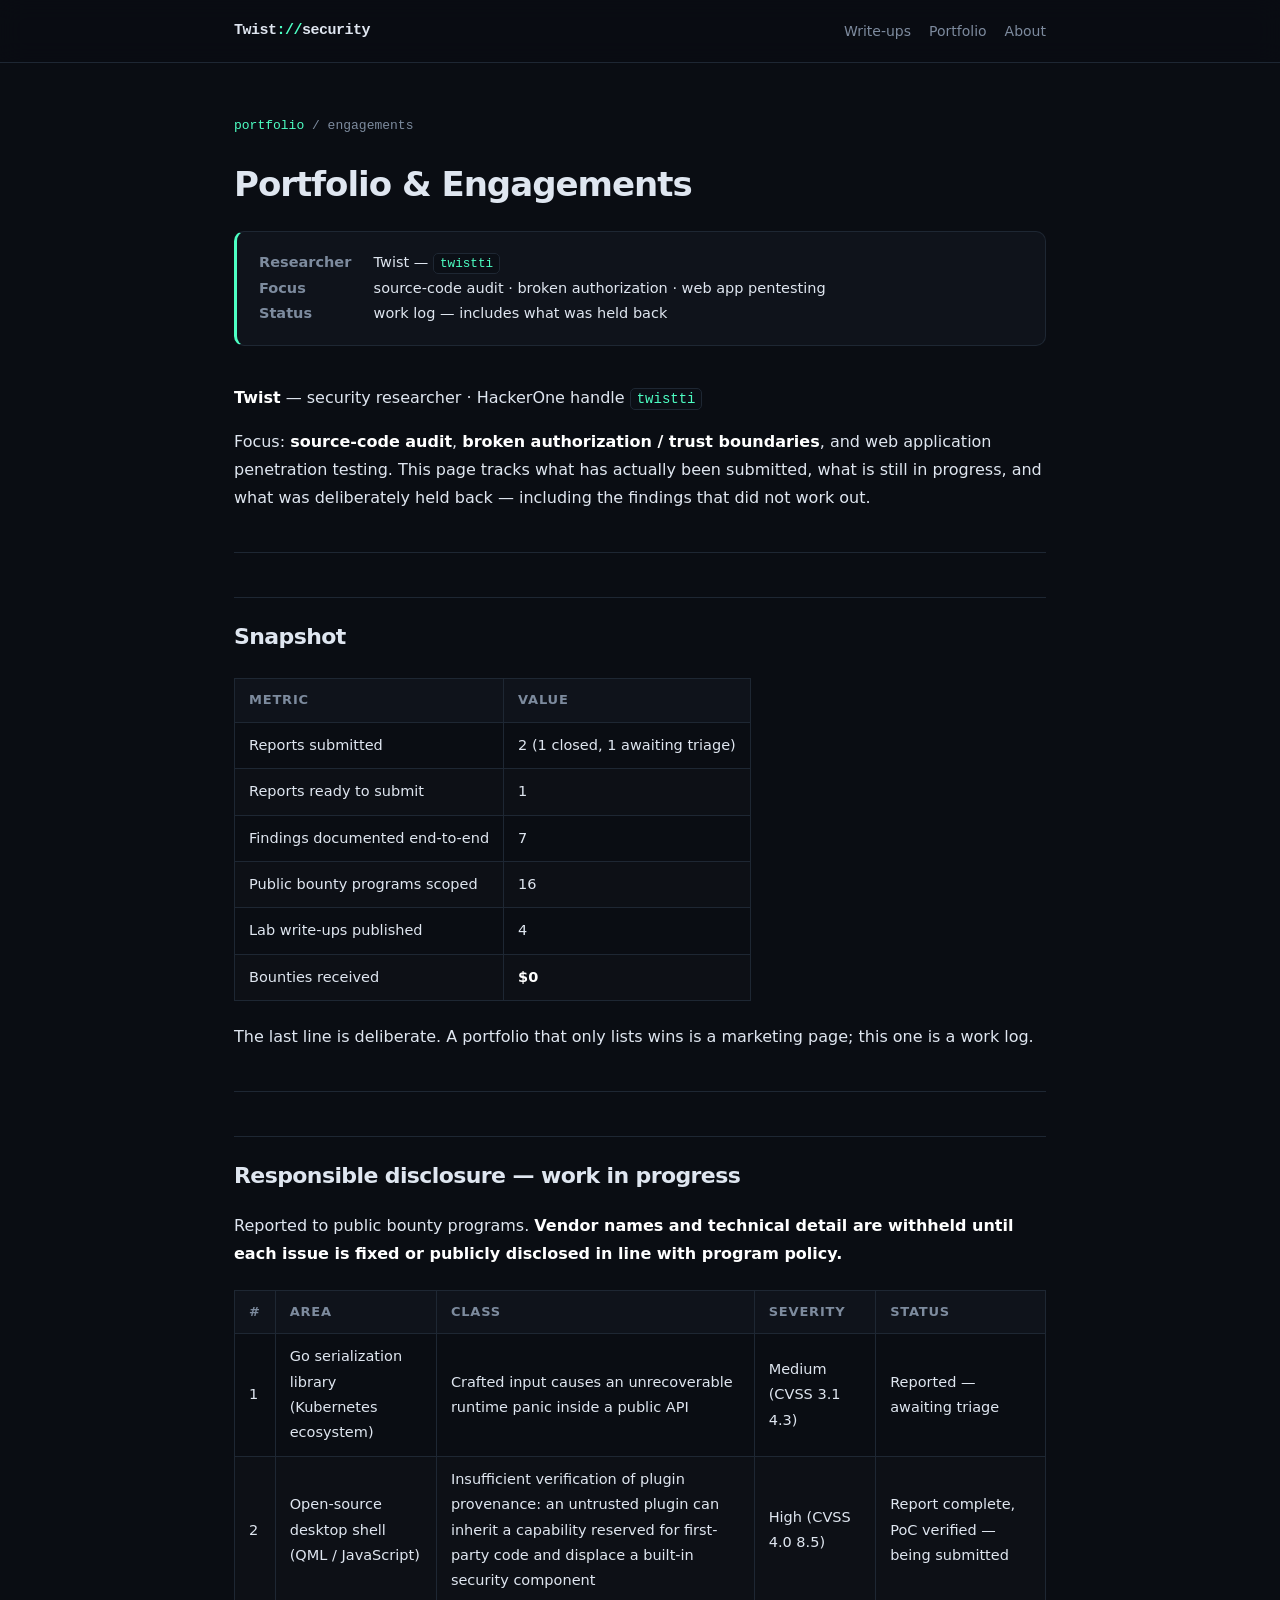
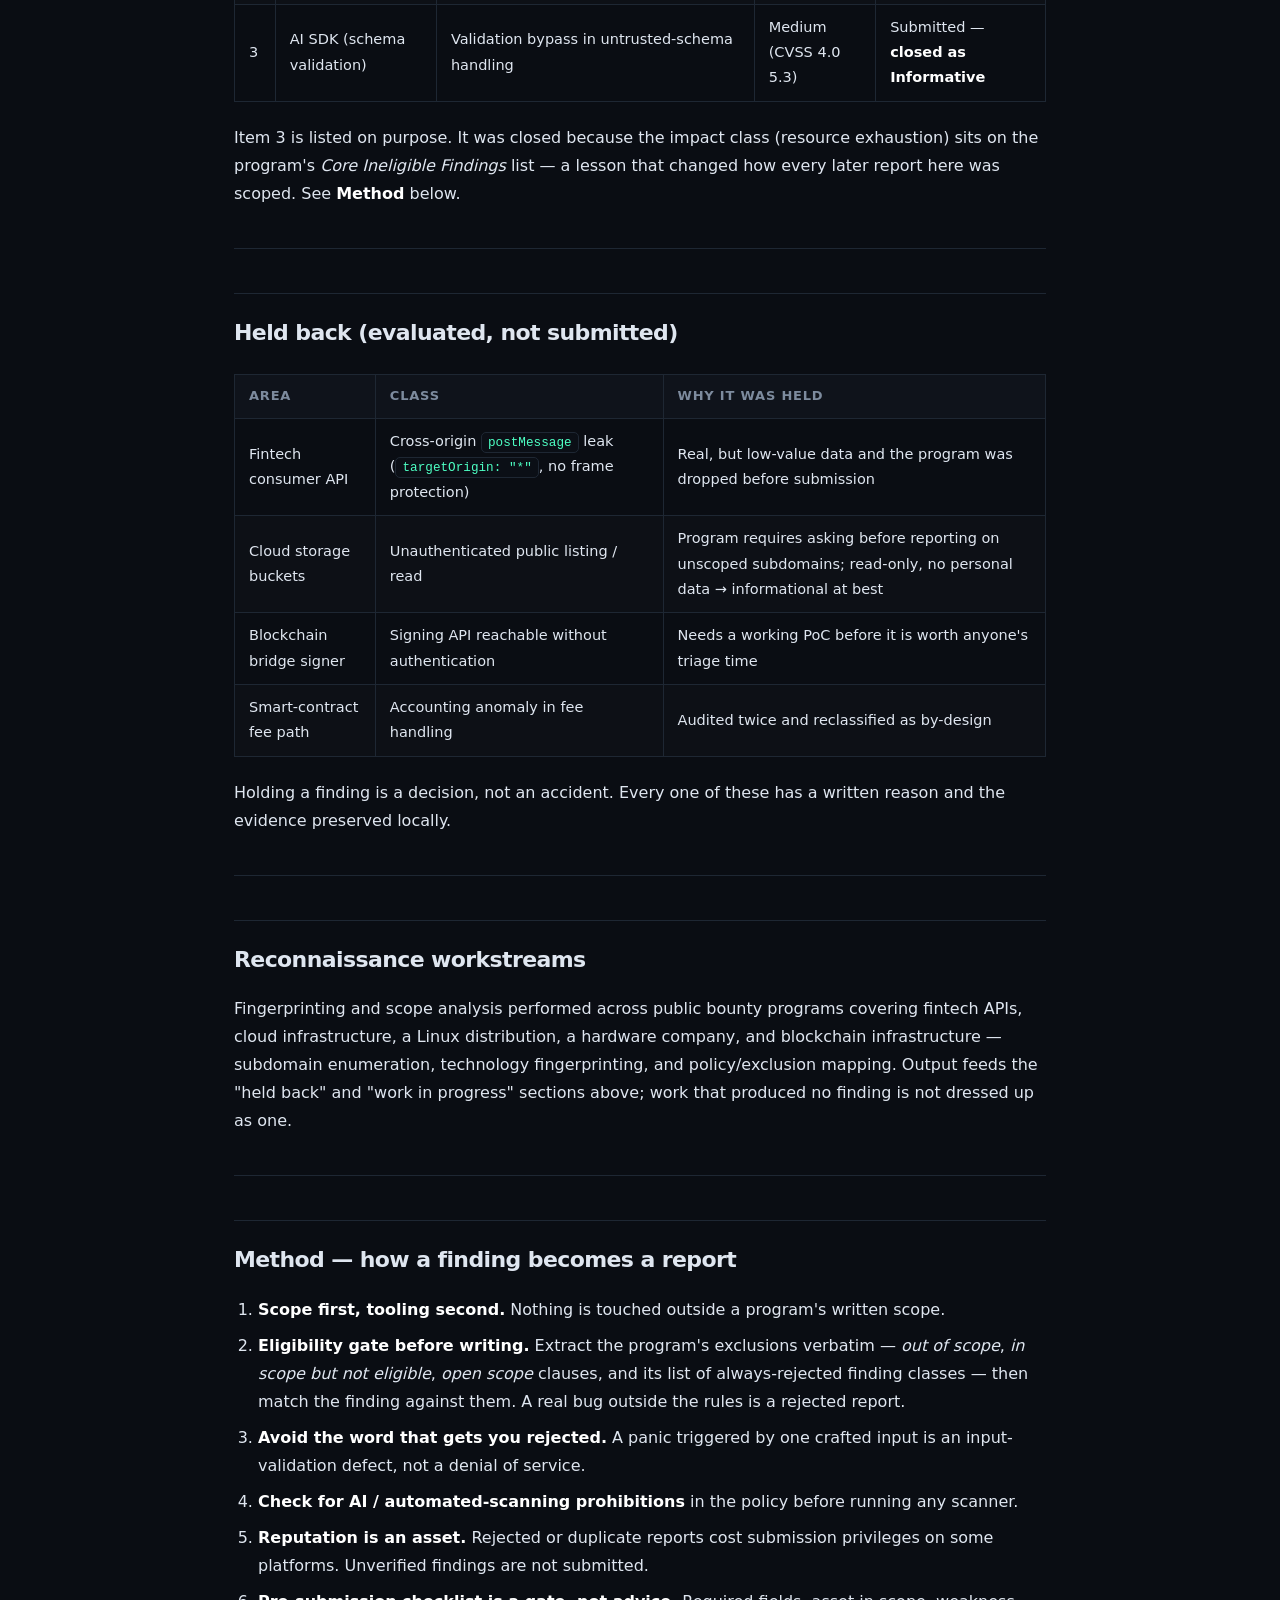
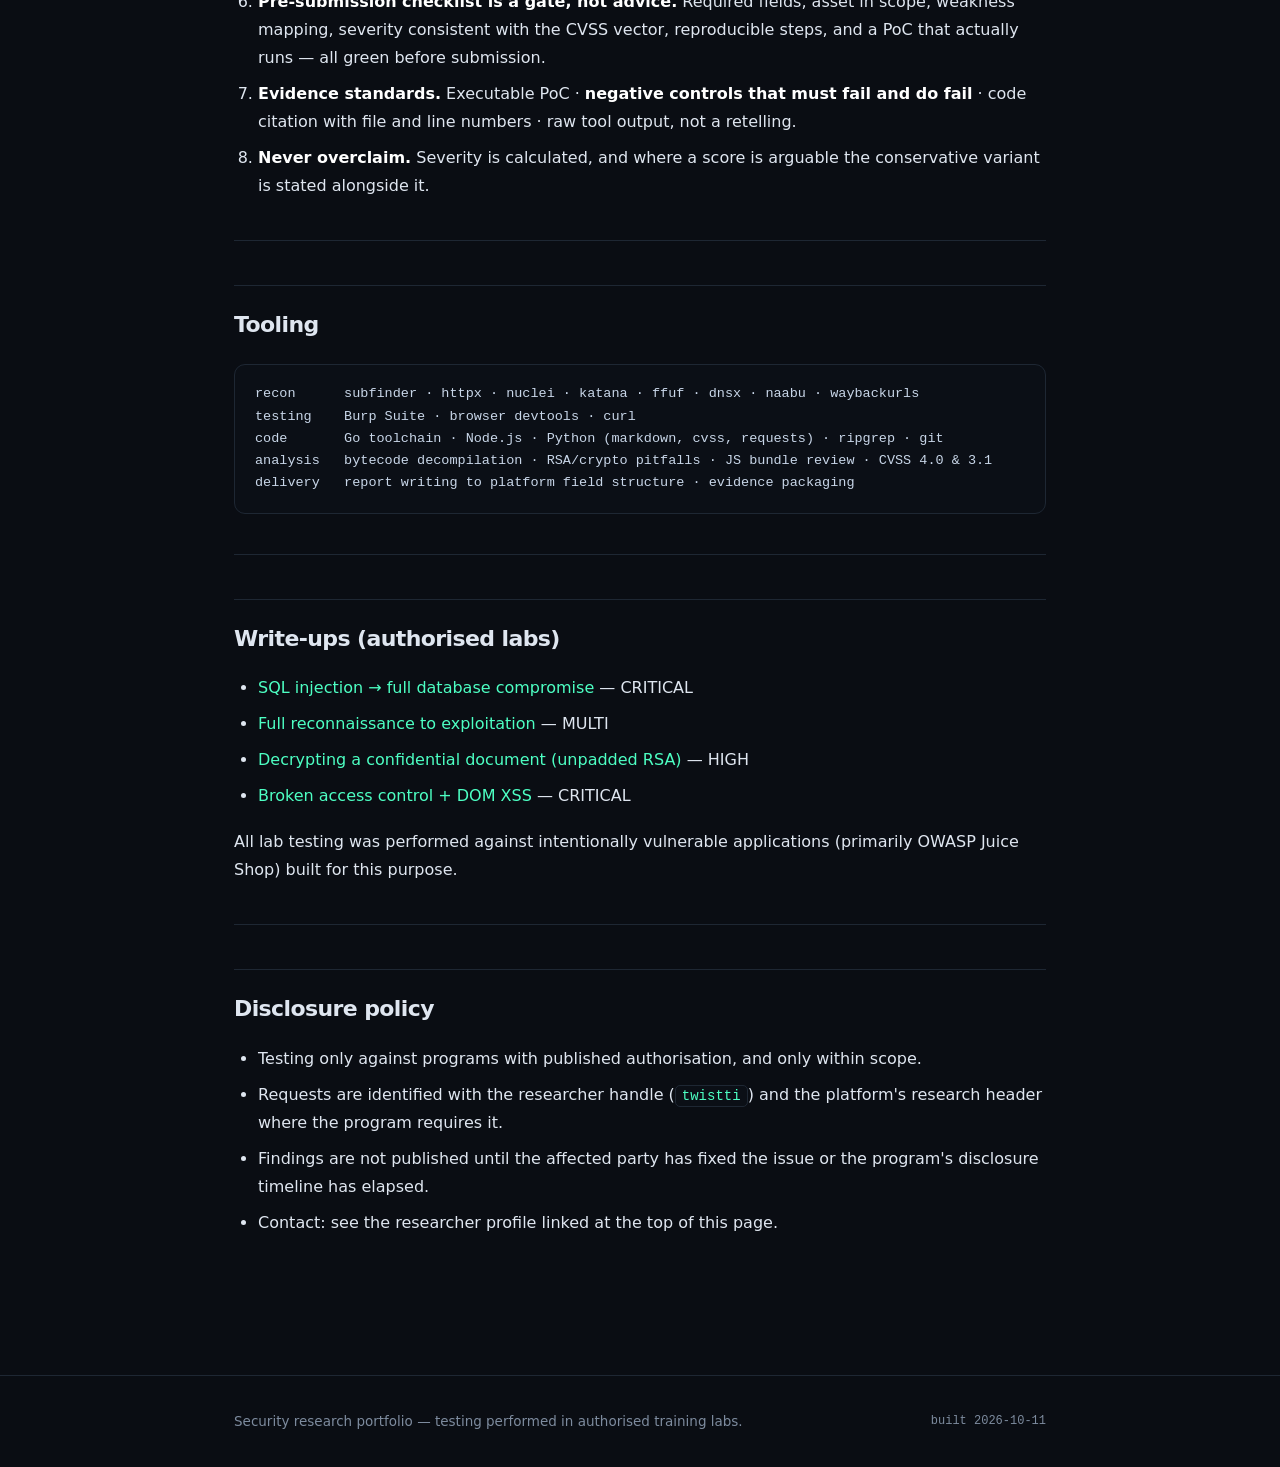
==== site/portfolio.html @ 3365aae5 "feat(portfolio): add Portfolio & Engagements page Mirror of twist5202-ux.github.io — work log (submi" ====
<!DOCTYPE html>
<html lang="en">
<head>
<meta charset="utf-8">
<meta name="viewport" content="width=device-width,initial-scale=1">
<title>Portfolio &amp; Engagements — Twist</title>
<meta name="description" content="Submissions, work in progress, held findings, and the method behind each report.">
<link rel="stylesheet" href="assets/style.css">
</head>
<body>
<header class="site"><div class="wrap">
  <span class="brand">Twist<span class="dot">://</span>security</span>
  <nav>
    <a href="index.html">Write-ups</a>
    <a href="portfolio.html">Portfolio</a>
    <a href="index.html#about">About</a>
  </nav>
</div></header>
<article><div class="wrap">
<div class="crumbs"><a href="index.html">portfolio</a> / engagements</div>
<h1>Portfolio &amp; Engagements</h1>
<div class="meta-box">
  <div><b>Researcher</b> Twist &mdash; <code>twistti</code></div>
  <div><b>Focus</b> source-code audit · broken authorization · web app pentesting</div>
  <div><b>Status</b> work log &mdash; includes what was held back</div>
</div>

<p><strong>Twist</strong> — security researcher · HackerOne handle <a href="https://hackerone.com/twistti"><code>twistti</code></a></p>
<p>Focus: <strong>source-code audit</strong>, <strong>broken authorization / trust boundaries</strong>, and web
application penetration testing. This page tracks what has actually been submitted,
what is still in progress, and what was deliberately held back — including the
findings that did not work out.</p>
<hr />
<h2 id="snapshot">Snapshot</h2>
<table>
<thead>
<tr>
<th>Metric</th>
<th>Value</th>
</tr>
</thead>
<tbody>
<tr>
<td>Reports submitted</td>
<td>2 (1 closed, 1 awaiting triage)</td>
</tr>
<tr>
<td>Reports ready to submit</td>
<td>1</td>
</tr>
<tr>
<td>Findings documented end-to-end</td>
<td>7</td>
</tr>
<tr>
<td>Public bounty programs scoped</td>
<td>16</td>
</tr>
<tr>
<td>Lab write-ups published</td>
<td>4</td>
</tr>
<tr>
<td>Bounties received</td>
<td><strong>$0</strong></td>
</tr>
</tbody>
</table>
<p>The last line is deliberate. A portfolio that only lists wins is a marketing page;
this one is a work log.</p>
<hr />
<h2 id="responsible-disclosure-work-in-progress">Responsible disclosure — work in progress</h2>
<p>Reported to public bounty programs. <strong>Vendor names and technical detail are withheld
until each issue is fixed or publicly disclosed in line with program policy.</strong></p>
<table>
<thead>
<tr>
<th>#</th>
<th>Area</th>
<th>Class</th>
<th>Severity</th>
<th>Status</th>
</tr>
</thead>
<tbody>
<tr>
<td>1</td>
<td>Go serialization library (Kubernetes ecosystem)</td>
<td>Crafted input causes an unrecoverable runtime panic inside a public API</td>
<td>Medium (CVSS 3.1 4.3)</td>
<td>Reported — awaiting triage</td>
</tr>
<tr>
<td>2</td>
<td>Open-source desktop shell (QML / JavaScript)</td>
<td>Insufficient verification of plugin provenance: an untrusted plugin can inherit a capability reserved for first-party code and displace a built-in security component</td>
<td>High (CVSS 4.0 8.5)</td>
<td>Report complete, PoC verified — being submitted</td>
</tr>
<tr>
<td>3</td>
<td>AI SDK (schema validation)</td>
<td>Validation bypass in untrusted-schema handling</td>
<td>Medium (CVSS 4.0 5.3)</td>
<td>Submitted — <strong>closed as Informative</strong></td>
</tr>
</tbody>
</table>
<p>Item 3 is listed on purpose. It was closed because the impact class (resource
exhaustion) sits on the program's <em>Core Ineligible Findings</em> list — a lesson that
changed how every later report here was scoped. See <strong>Method</strong> below.</p>
<hr />
<h2 id="held-back-evaluated-not-submitted">Held back (evaluated, not submitted)</h2>
<table>
<thead>
<tr>
<th>Area</th>
<th>Class</th>
<th>Why it was held</th>
</tr>
</thead>
<tbody>
<tr>
<td>Fintech consumer API</td>
<td>Cross-origin <code>postMessage</code> leak (<code>targetOrigin: "*"</code>, no frame protection)</td>
<td>Real, but low-value data and the program was dropped before submission</td>
</tr>
<tr>
<td>Cloud storage buckets</td>
<td>Unauthenticated public listing / read</td>
<td>Program requires asking before reporting on unscoped subdomains; read-only, no personal data → informational at best</td>
</tr>
<tr>
<td>Blockchain bridge signer</td>
<td>Signing API reachable without authentication</td>
<td>Needs a working PoC before it is worth anyone's triage time</td>
</tr>
<tr>
<td>Smart-contract fee path</td>
<td>Accounting anomaly in fee handling</td>
<td>Audited twice and reclassified as by-design</td>
</tr>
</tbody>
</table>
<p>Holding a finding is a decision, not an accident. Every one of these has a written
reason and the evidence preserved locally.</p>
<hr />
<h2 id="reconnaissance-workstreams">Reconnaissance workstreams</h2>
<p>Fingerprinting and scope analysis performed across public bounty programs covering
fintech APIs, cloud infrastructure, a Linux distribution, a hardware company, and
blockchain infrastructure — subdomain enumeration, technology fingerprinting, and
policy/exclusion mapping. Output feeds the "held back" and "work in progress"
sections above; work that produced no finding is not dressed up as one.</p>
<hr />
<h2 id="method-how-a-finding-becomes-a-report">Method — how a finding becomes a report</h2>
<ol>
<li><strong>Scope first, tooling second.</strong> Nothing is touched outside a program's written scope.</li>
<li><strong>Eligibility gate before writing.</strong> Extract the program's exclusions verbatim —
   <em>out of scope</em>, <em>in scope but not eligible</em>, <em>open scope</em> clauses, and its list of
   always-rejected finding classes — then match the finding against them. A real bug
   outside the rules is a rejected report.</li>
<li><strong>Avoid the word that gets you rejected.</strong> A panic triggered by one crafted input is
   an input-validation defect, not a denial of service.</li>
<li><strong>Check for AI / automated-scanning prohibitions</strong> in the policy before running any
   scanner.</li>
<li><strong>Reputation is an asset.</strong> Rejected or duplicate reports cost submission privileges
   on some platforms. Unverified findings are not submitted.</li>
<li><strong>Pre-submission checklist is a gate, not advice.</strong> Required fields, asset in scope,
   weakness mapping, severity consistent with the CVSS vector, reproducible steps, and a
   PoC that actually runs — all green before submission.</li>
<li><strong>Evidence standards.</strong> Executable PoC · <strong>negative controls that must fail and do
   fail</strong> · code citation with file and line numbers · raw tool output, not a retelling.</li>
<li><strong>Never overclaim.</strong> Severity is calculated, and where a score is arguable the
   conservative variant is stated alongside it.</li>
</ol>
<hr />
<h2 id="tooling">Tooling</h2>
<div class="codehilite"><pre><span></span><code>recon      subfinder · httpx · nuclei · katana · ffuf · dnsx · naabu · waybackurls
testing    Burp Suite · browser devtools · curl
code       Go toolchain · Node.js · Python (markdown, cvss, requests) · ripgrep · git
analysis   bytecode decompilation · RSA/crypto pitfalls · JS bundle review · CVSS 4.0 &amp; 3.1
delivery   report writing to platform field structure · evidence packaging
</code></pre></div>

<hr />
<h2 id="write-ups-authorised-labs">Write-ups (authorised labs)</h2>
<ul>
<li><a href="writeups/001.html">SQL injection → full database compromise</a> — CRITICAL</li>
<li><a href="writeups/002.html">Full reconnaissance to exploitation</a> — MULTI</li>
<li><a href="writeups/003.html">Decrypting a confidential document (unpadded RSA)</a> — HIGH</li>
<li><a href="writeups/004.html">Broken access control + DOM XSS</a> — CRITICAL</li>
</ul>
<p>All lab testing was performed against intentionally vulnerable applications
(primarily OWASP Juice Shop) built for this purpose.</p>
<hr />
<h2 id="disclosure-policy">Disclosure policy</h2>
<ul>
<li>Testing only against programs with published authorisation, and only within scope.</li>
<li>Requests are identified with the researcher handle (<code>twistti</code>) and the platform's
  research header where the program requires it.</li>
<li>Findings are not published until the affected party has fixed the issue or the
  program's disclosure timeline has elapsed.</li>
<li>Contact: see the researcher profile linked at the top of this page.</li>
</ul>
</div></article>
<footer class="site"><div class="wrap">
  <span>Security research portfolio — testing performed in authorised training labs.</span>
  <span class="mono">built 2026-10-11</span>
</div></footer>
</body>
</html>
---- site/assets/style.css ----
*,*::before,*::after{box-sizing:border-box;margin:0;padding:0}
:root{
  --bg:#0a0d13; --bg2:#0f131b; --card:#131924; --line:#1e2733;
  --fg:#dfe6f0; --dim:#7d8b9e; --acc:#4dffc3; --acc2:#4d8bff;
  --code:#0b0f16; --mono:'JetBrains Mono','Cascadia Code',Consolas,monospace;
}
html{scroll-behavior:smooth}
body{
  background:var(--bg); color:var(--fg);
  font:16px/1.75 'Inter',-apple-system,'Segoe UI',system-ui,sans-serif;
  -webkit-font-smoothing:antialiased;
}
a{color:var(--acc);text-decoration:none}
a:hover{text-decoration:underline}
.wrap{max-width:860px;margin:0 auto;padding:0 24px}

/* ── header ── */
header.site{
  border-bottom:1px solid var(--line); padding:18px 0;
  position:sticky; top:0; background:rgba(10,13,19,.92);
  backdrop-filter:blur(12px); z-index:20;
}
header.site .wrap{display:flex;align-items:center;gap:14px;flex-wrap:wrap}
.brand{font-family:var(--mono);font-weight:700;letter-spacing:-.5px;font-size:15px}
.brand .dot{color:var(--acc)}
header.site nav{margin-left:auto;display:flex;gap:18px;font-size:14px}
header.site nav a{color:var(--dim)}
header.site nav a:hover{color:var(--acc)}

/* ── hero ── */
.hero{padding:72px 0 56px;border-bottom:1px solid var(--line)}
.hero .tag{
  display:inline-block;font-family:var(--mono);font-size:12px;letter-spacing:2px;
  text-transform:uppercase;color:var(--acc);border:1px solid var(--acc);
  border-radius:100px;padding:5px 14px;margin-bottom:22px;opacity:.85;
}
.hero h1{font-size:clamp(30px,5.2vw,46px);line-height:1.15;letter-spacing:-1.5px;font-weight:800}
.hero h1 em{font-style:normal;color:var(--acc)}
.hero p.lede{color:var(--dim);font-size:17px;margin-top:20px;max-width:640px}
.stats{display:flex;gap:34px;flex-wrap:wrap;margin-top:38px}
.stat b{display:block;font-family:var(--mono);font-size:26px;color:var(--acc);line-height:1.2}
.stat span{font-size:12px;color:var(--dim);text-transform:uppercase;letter-spacing:1.4px}

/* ── daftar writeup ── */
section.list{padding:56px 0}
h2.sec{
  font-size:13px;text-transform:uppercase;letter-spacing:2.4px;
  color:var(--dim);font-weight:600;margin-bottom:26px;
  display:flex;align-items:center;gap:12px;
}
h2.sec::after{content:'';flex:1;height:1px;background:var(--line)}

.card{
  display:block;background:var(--card);border:1px solid var(--line);
  border-radius:14px;padding:26px 28px;margin-bottom:16px;
  transition:border-color .18s,transform .18s;
}
.card:hover{border-color:var(--acc);transform:translateY(-2px);text-decoration:none}
.card .top{display:flex;align-items:center;gap:12px;margin-bottom:12px;flex-wrap:wrap}
.badge{
  font-family:var(--mono);font-size:11px;font-weight:700;letter-spacing:1px;
  padding:3px 10px;border-radius:6px;border:1px solid currentColor;
}
.card h3{font-size:19px;letter-spacing:-.4px;line-height:1.35;color:var(--fg);font-weight:700}
.card p{color:var(--dim);font-size:14.5px;margin-top:10px}
.card .meta{
  display:flex;gap:16px;margin-top:16px;font-family:var(--mono);
  font-size:12px;color:var(--dim);flex-wrap:wrap;
}
.card .meta .go{color:var(--acc);margin-left:auto}

/* ── about ── */
#about{padding:0 0 56px}
.about-box{
  background:var(--bg2);border:1px solid var(--line);border-radius:14px;
  padding:28px 30px;
}
.about-box p{color:var(--dim);margin-bottom:14px}
.about-box p:last-child{margin-bottom:0}
.about-box strong{color:var(--fg)}
.skills{display:flex;flex-wrap:wrap;gap:8px;margin-top:20px}
.skills span{
  font-family:var(--mono);font-size:12px;color:var(--acc2);
  border:1px solid var(--line);border-radius:6px;padding:4px 10px;
}

/* ── halaman writeup ── */
article{padding:52px 0 80px}
.crumbs{font-family:var(--mono);font-size:13px;color:var(--dim);margin-bottom:26px}
article h1{
  font-size:clamp(24px,4vw,34px);line-height:1.22;letter-spacing:-1px;
  font-weight:800;margin-bottom:26px;
}
.meta-box{
  background:var(--bg2);border:1px solid var(--line);border-left:3px solid var(--acc);
  border-radius:10px;padding:18px 22px;margin-bottom:38px;font-size:14.5px;
}
.meta-box b{color:var(--dim);font-weight:600;display:inline-block;min-width:110px}
article h2{
  font-size:22px;letter-spacing:-.6px;margin:44px 0 16px;padding-top:20px;
  border-top:1px solid var(--line);font-weight:700;
}
article h3{font-size:17px;margin:30px 0 12px;color:var(--acc2);font-weight:700}
article h4{font-size:15px;margin:22px 0 10px;color:var(--fg);font-weight:700}
article p{margin-bottom:16px}
article ul,article ol{margin:0 0 18px 24px}
article li{margin-bottom:8px}
article strong{color:#fff;font-weight:650}
article code{
  background:var(--code);border:1px solid var(--line);border-radius:5px;
  padding:2px 6px;font-family:var(--mono);font-size:.875em;color:var(--acc);
}
article pre{
  background:var(--code);border:1px solid var(--line);border-radius:11px;
  padding:18px 20px;overflow-x:auto;margin:20px 0;font-size:13.5px;line-height:1.65;
}
article pre code{background:none;border:none;padding:0;color:#c8d6e8;font-size:13.5px}
article table{
  width:100%;border-collapse:collapse;margin:22px 0;font-size:14.5px;
  display:block;overflow-x:auto;
}
article th,article td{border:1px solid var(--line);padding:10px 14px;text-align:left}
article th{background:var(--bg2);font-weight:700;font-size:13px;
  text-transform:uppercase;letter-spacing:.8px;color:var(--dim)}
article tr:nth-child(even) td{background:rgba(255,255,255,.013)}
article hr{border:none;border-top:1px solid var(--line);margin:40px 0}
article blockquote{
  border-left:3px solid var(--acc2);background:var(--bg2);padding:14px 22px;
  margin:22px 0;border-radius:0 8px 8px 0;color:var(--dim);
}

/* ── footer ── */
footer.site{
  border-top:1px solid var(--line);padding:34px 0;color:var(--dim);
  font-size:13.5px;margin-top:40px;
}
footer.site .wrap{display:flex;gap:14px;flex-wrap:wrap;align-items:center}
footer.site .mono{font-family:var(--mono);font-size:12px;margin-left:auto}

/* ── pygments (codehilite) ── */
.highlight{background:var(--code);border:1px solid var(--line);border-radius:11px;margin:20px 0}
.highlight pre{margin:0;border:none;background:none}
.highlight .k,.highlight .kd,.highlight .kn{color:#ff79c6}
.highlight .s,.highlight .s1,.highlight .s2,.highlight .sb{color:#f1fa8c}
.highlight .c,.highlight .c1,.highlight .cm{color:#6272a4;font-style:italic}
.highlight .n,.highlight .nf,.highlight .nx{color:#8be9fd}
.highlight .m,.highlight .mi,.highlight .mf{color:#bd93f9}
.highlight .o,.highlight .ow{color:#ff79c6}
.highlight .p{color:#f8f8f2}

@media(max-width:600px){
  .hero{padding:48px 0 40px}
  .stats{gap:22px}
  .card{padding:20px 20px}
  article h2{font-size:19px}
}
@media print{
  header.site,footer.site,.crumbs{display:none}
  body{background:#fff;color:#000}
  .card,article{background:none}
}
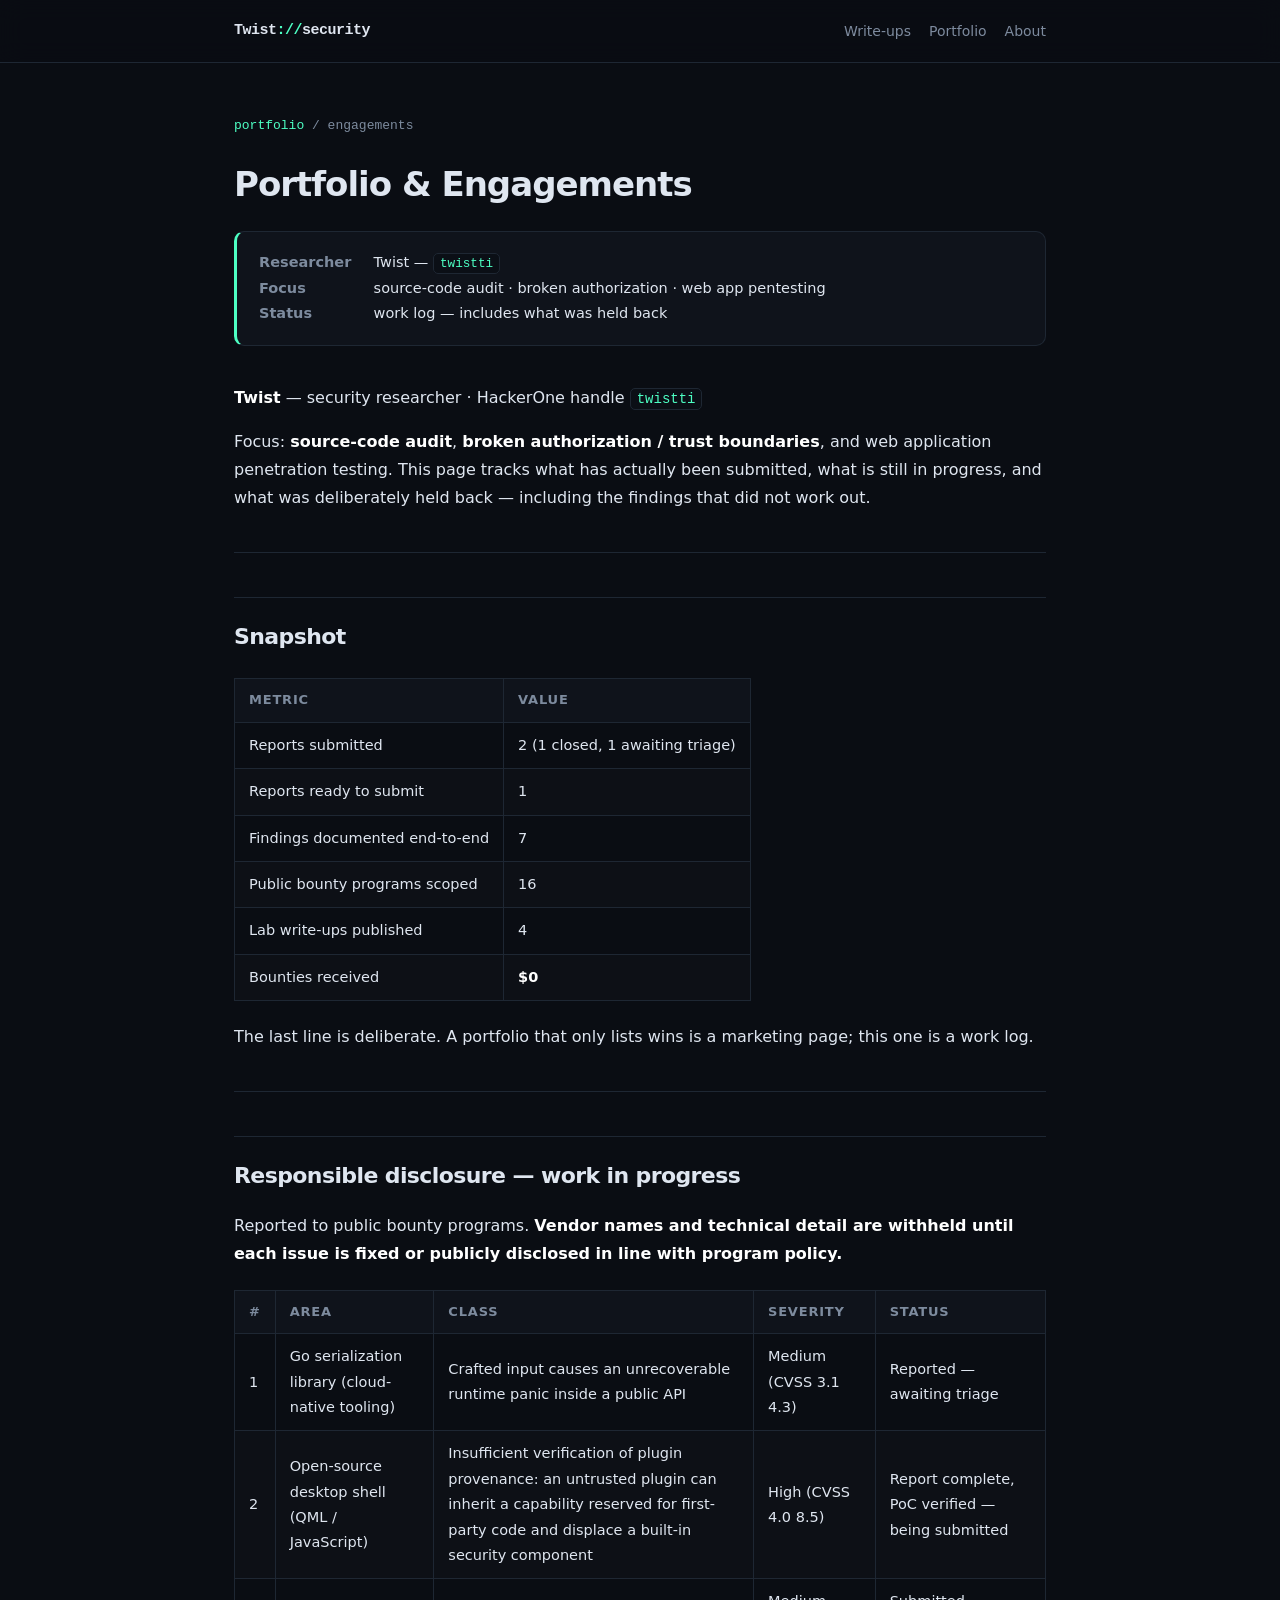
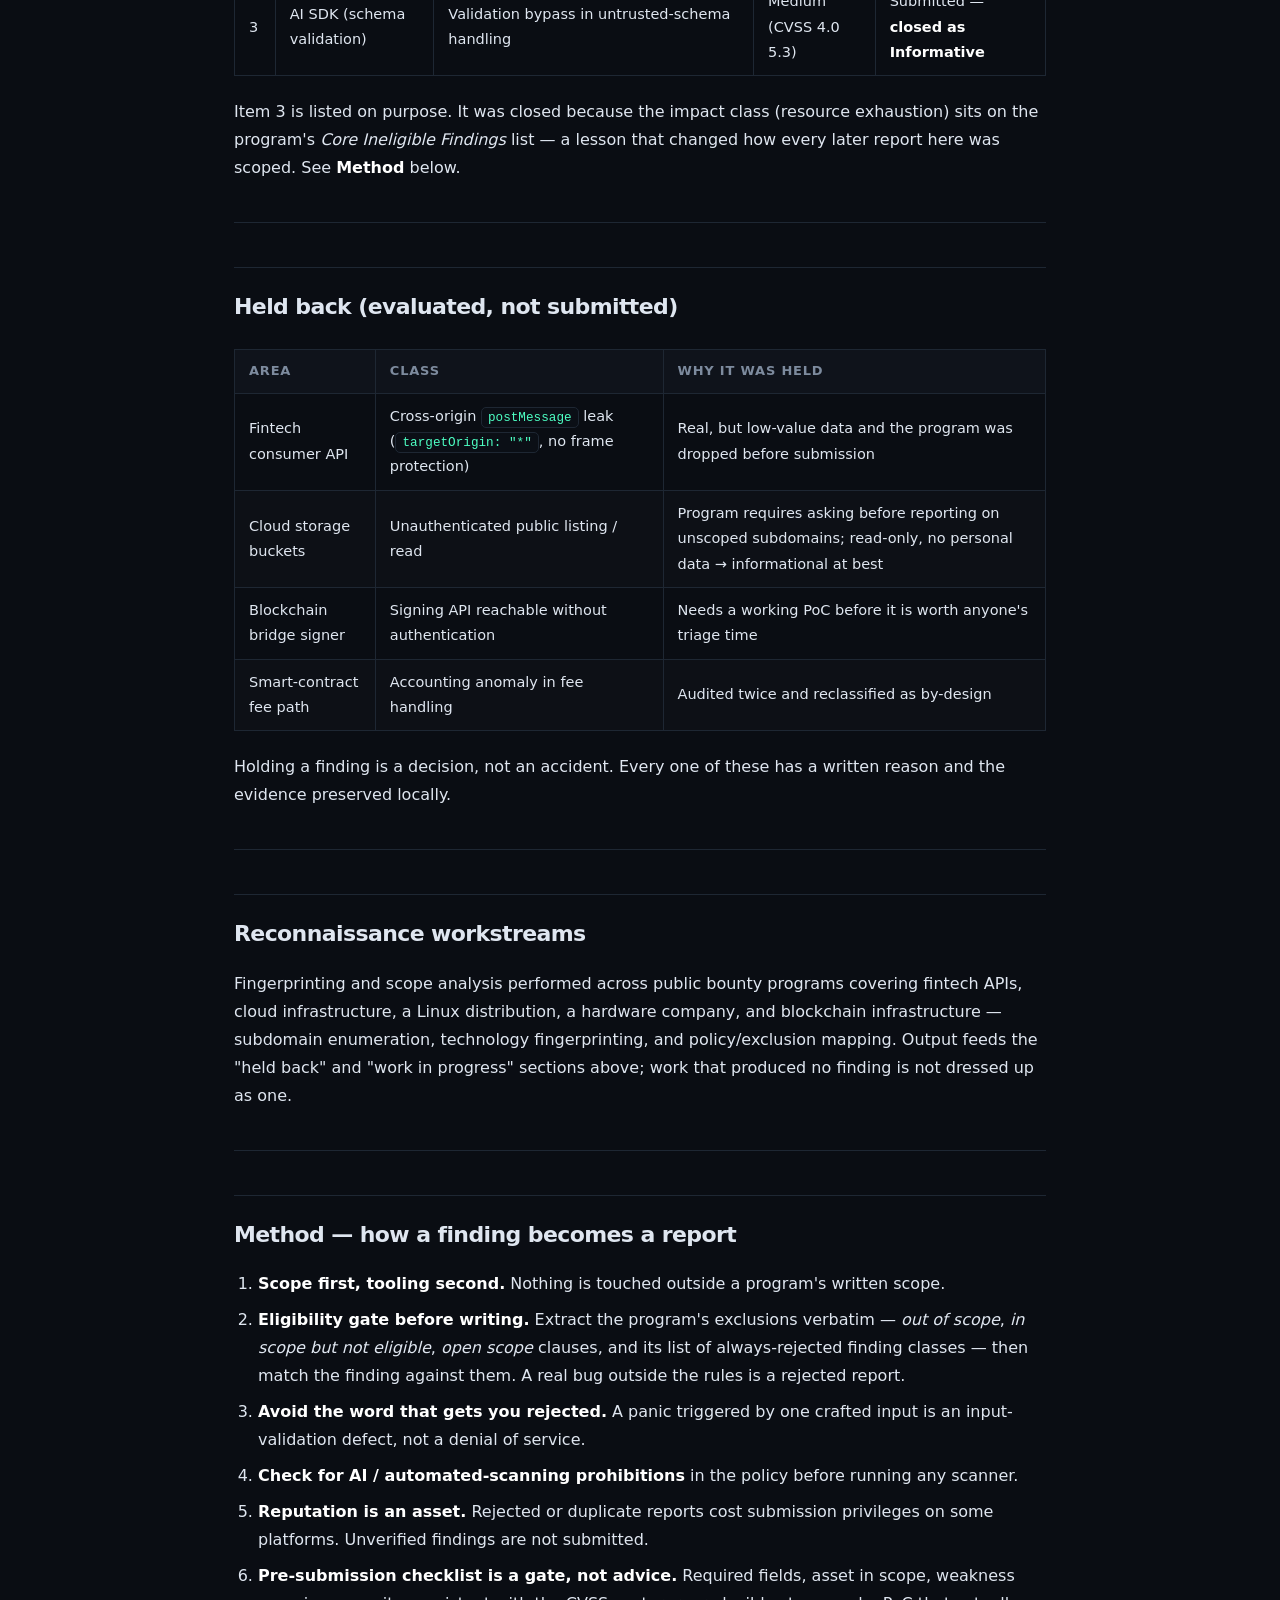
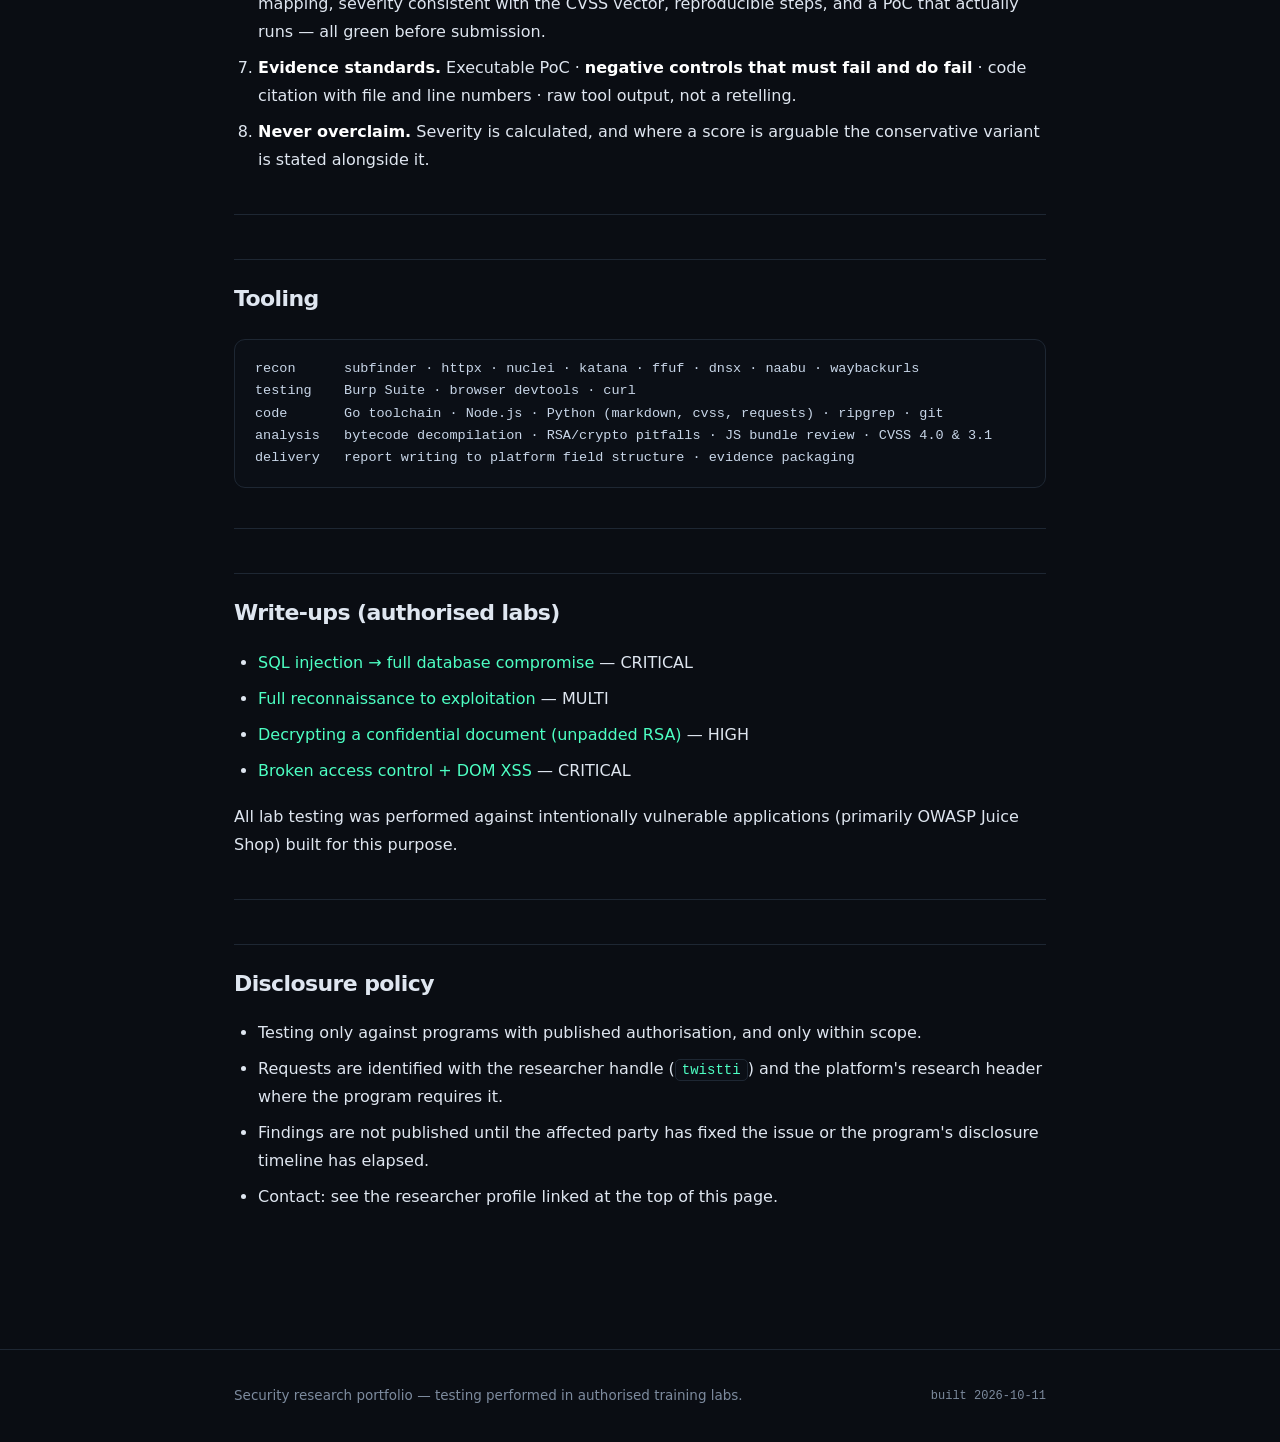
==== commit 5d76edbd: "docs(portfolio): keep the unreported library generic until triage completes" ====
--- a/site/portfolio.html
+++ b/site/portfolio.html
@@ -85,7 +85,7 @@
 <tbody>
 <tr>
 <td>1</td>
-<td>Go serialization library (Kubernetes ecosystem)</td>
+<td>Go serialization library (cloud-native tooling)</td>
 <td>Crafted input causes an unrecoverable runtime panic inside a public API</td>
 <td>Medium (CVSS 3.1 4.3)</td>
 <td>Reported — awaiting triage</td>
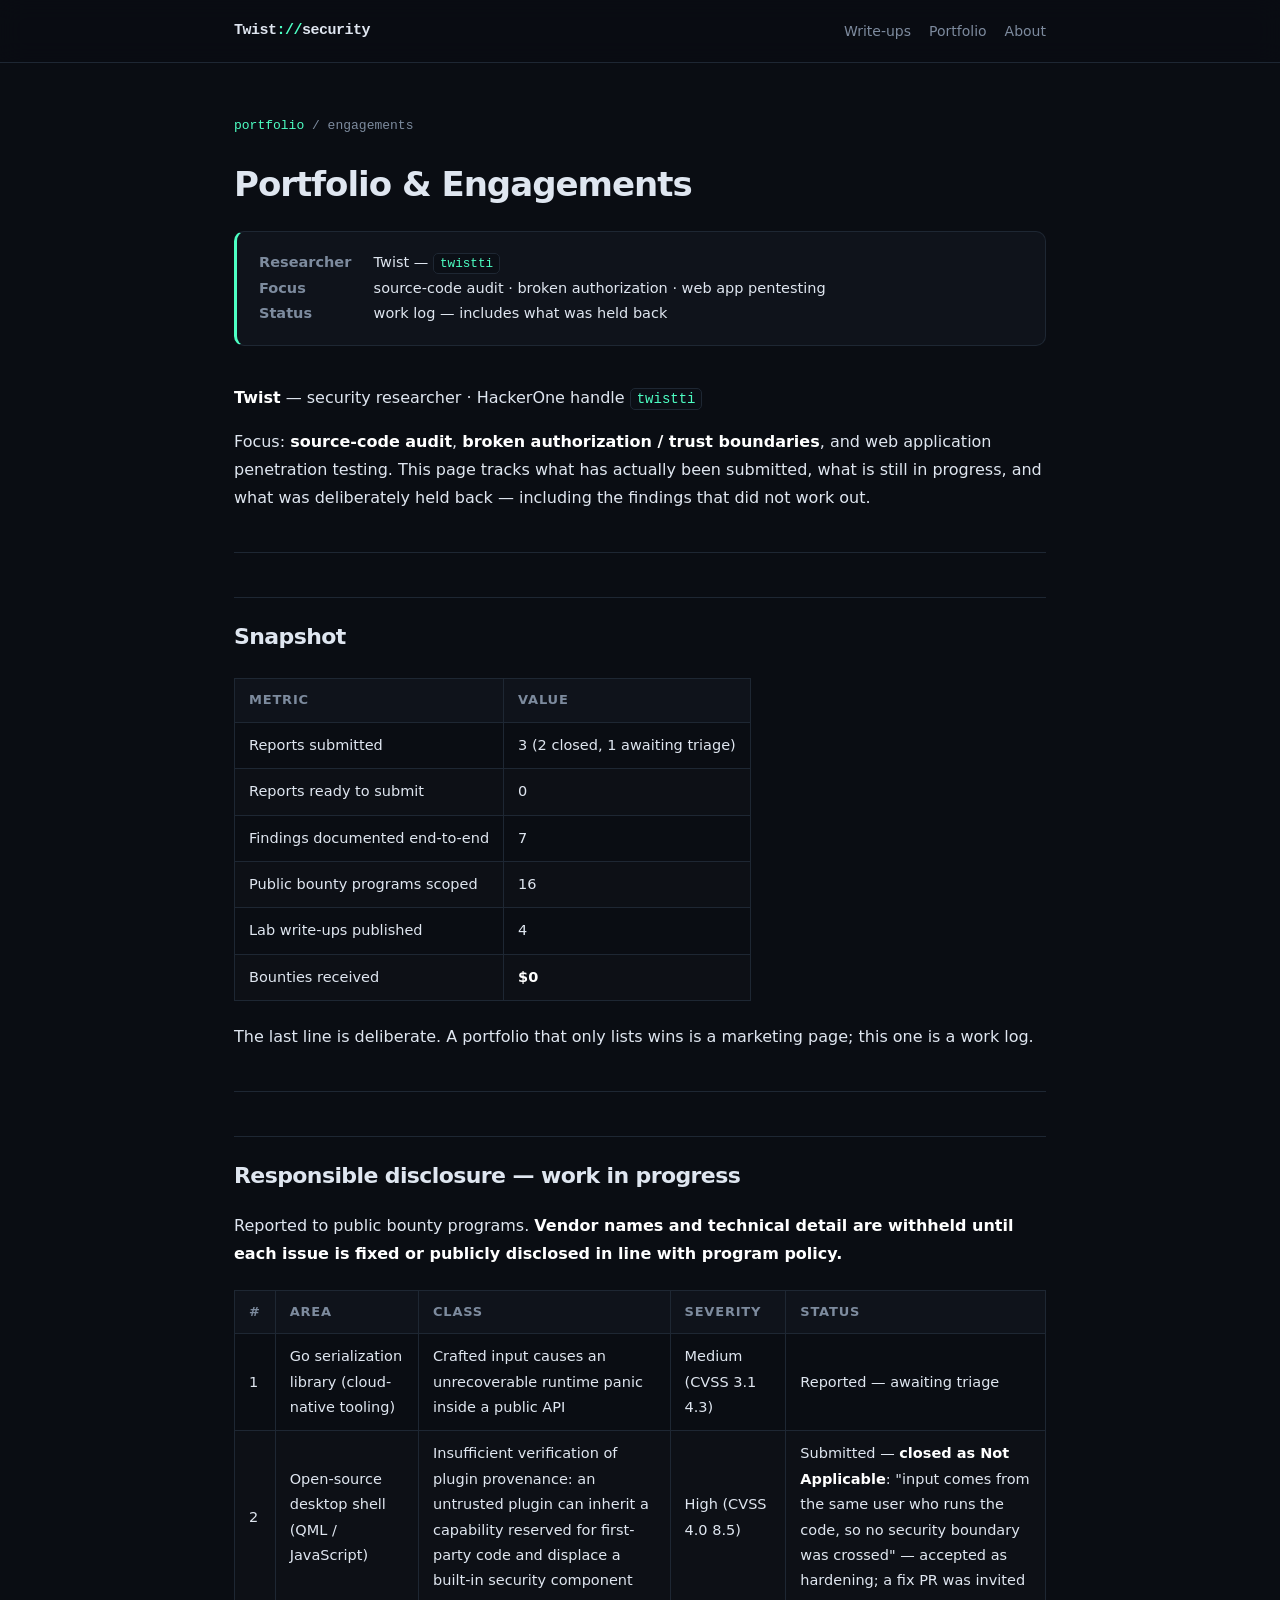
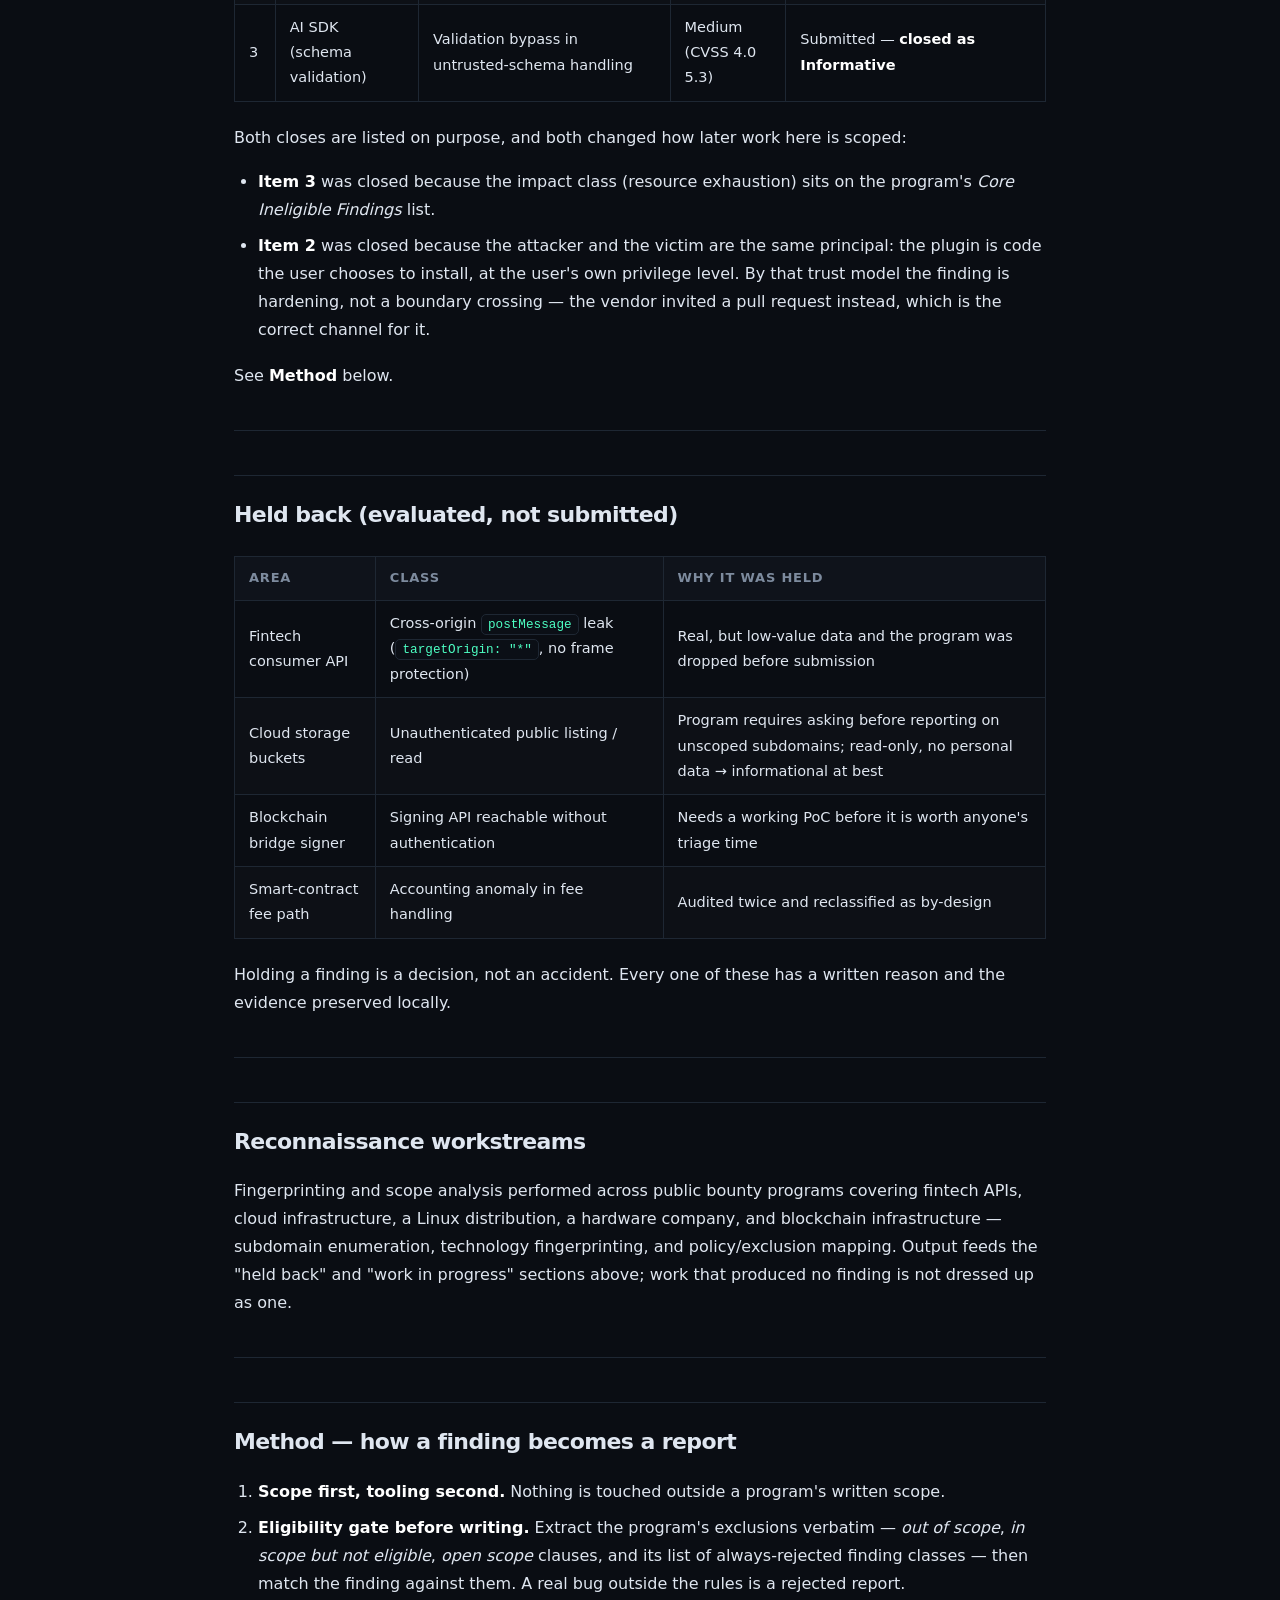
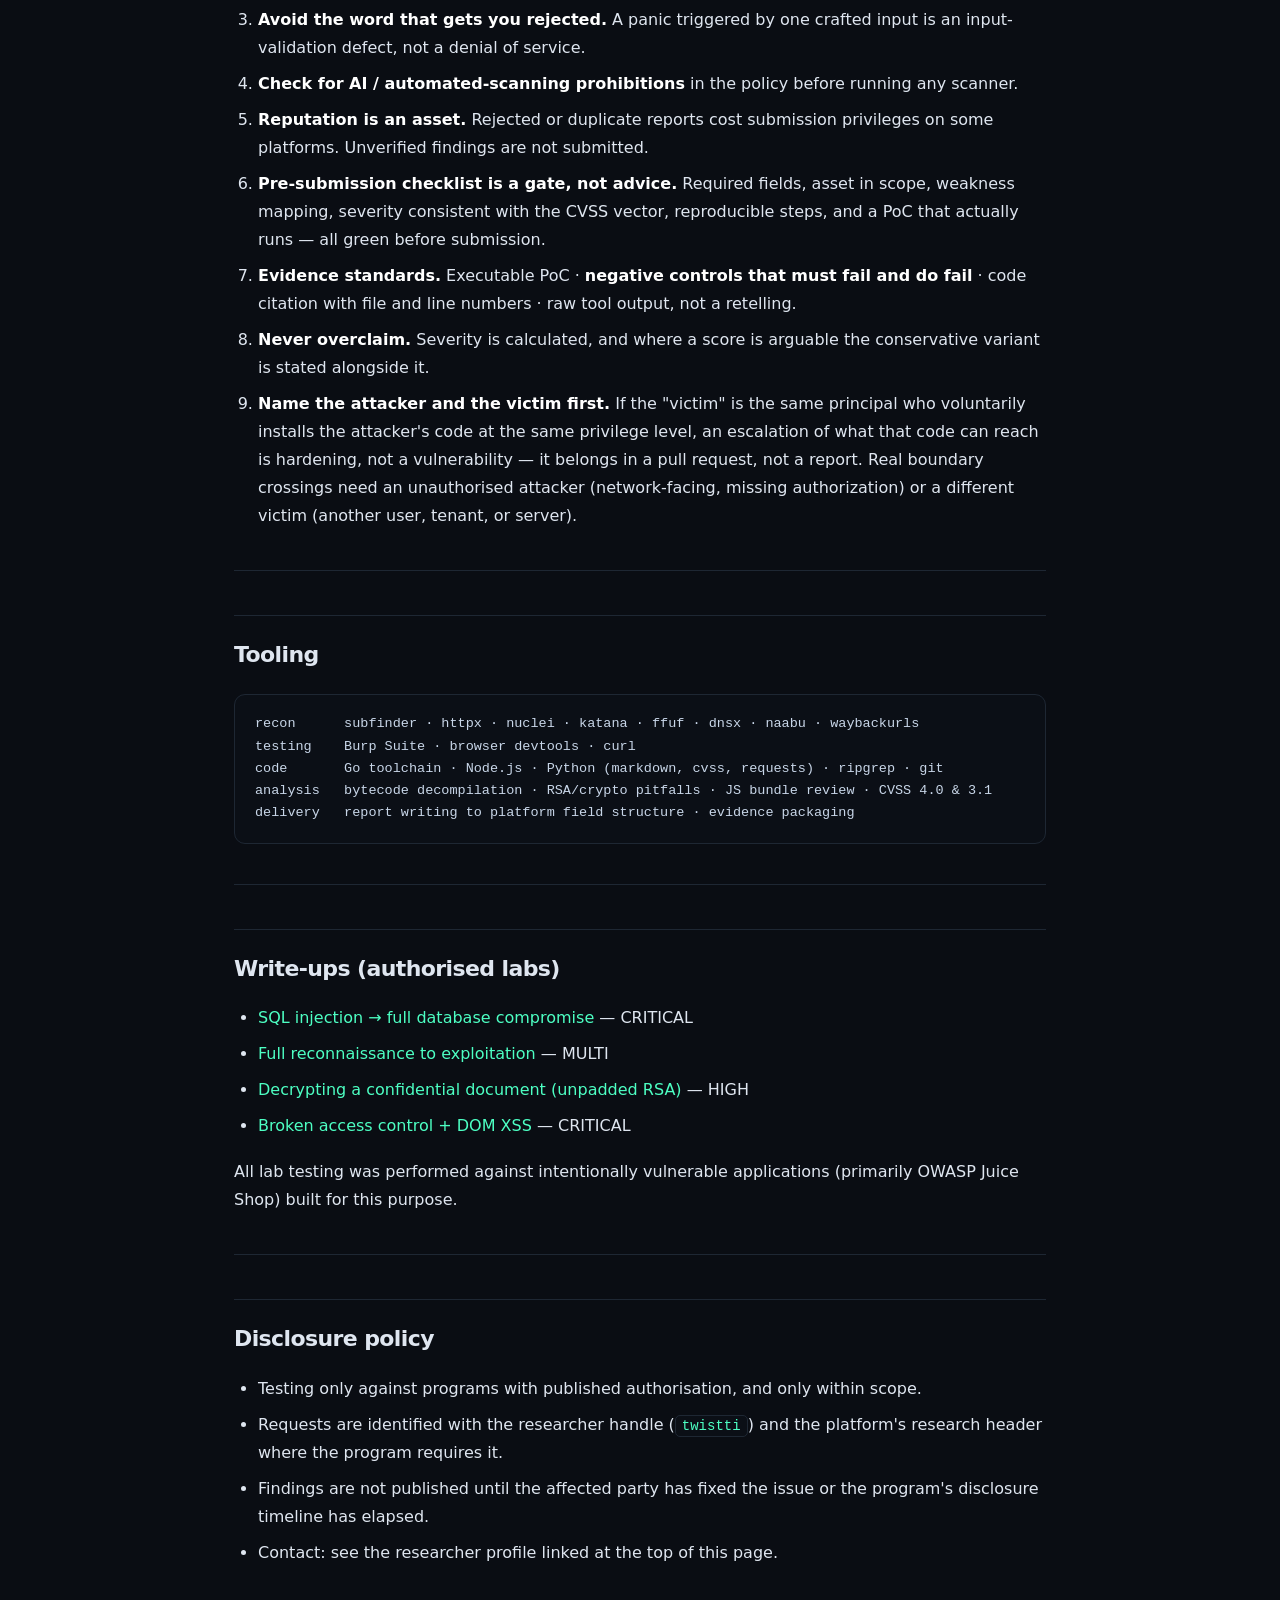
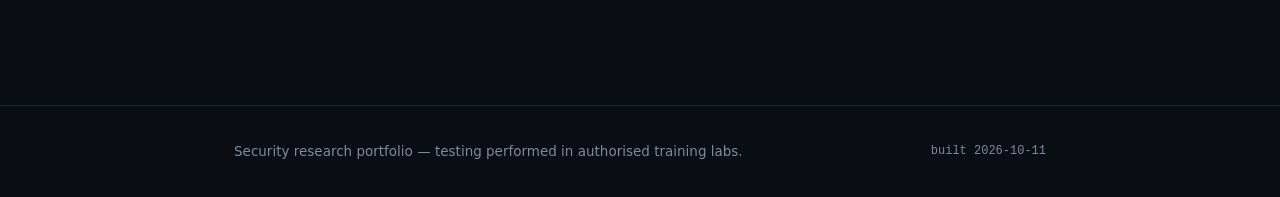
==== commit 8194ab37: "docs(portfolio): record the Omarchy close (Not Applicable) and the threat-model lesson" ====
--- a/site/portfolio.html
+++ b/site/portfolio.html
@@ -42,11 +42,11 @@
 <tbody>
 <tr>
 <td>Reports submitted</td>
-<td>2 (1 closed, 1 awaiting triage)</td>
+<td>3 (2 closed, 1 awaiting triage)</td>
 </tr>
 <tr>
 <td>Reports ready to submit</td>
-<td>1</td>
+<td>0</td>
 </tr>
 <tr>
 <td>Findings documented end-to-end</td>
@@ -95,7 +95,7 @@
 <td>Open-source desktop shell (QML / JavaScript)</td>
 <td>Insufficient verification of plugin provenance: an untrusted plugin can inherit a capability reserved for first-party code and displace a built-in security component</td>
 <td>High (CVSS 4.0 8.5)</td>
-<td>Report complete, PoC verified — being submitted</td>
+<td>Submitted — <strong>closed as Not Applicable</strong>: "input comes from the same user who runs the code, so no security boundary was crossed" — accepted as hardening; a fix PR was invited</td>
 </tr>
 <tr>
 <td>3</td>
@@ -106,9 +106,16 @@
 </tr>
 </tbody>
 </table>
-<p>Item 3 is listed on purpose. It was closed because the impact class (resource
-exhaustion) sits on the program's <em>Core Ineligible Findings</em> list — a lesson that
-changed how every later report here was scoped. See <strong>Method</strong> below.</p>
+<p>Both closes are listed on purpose, and both changed how later work here is scoped:</p>
+<ul>
+<li><strong>Item 3</strong> was closed because the impact class (resource exhaustion) sits on the
+  program's <em>Core Ineligible Findings</em> list.</li>
+<li><strong>Item 2</strong> was closed because the attacker and the victim are the same principal:
+  the plugin is code the user chooses to install, at the user's own privilege level.
+  By that trust model the finding is hardening, not a boundary crossing — the vendor
+  invited a pull request instead, which is the correct channel for it.</li>
+</ul>
+<p>See <strong>Method</strong> below.</p>
 <hr />
 <h2 id="held-back-evaluated-not-submitted">Held back (evaluated, not submitted)</h2>
 <table>
@@ -172,6 +179,12 @@
    fail</strong> · code citation with file and line numbers · raw tool output, not a retelling.</li>
 <li><strong>Never overclaim.</strong> Severity is calculated, and where a score is arguable the
    conservative variant is stated alongside it.</li>
+<li><strong>Name the attacker and the victim first.</strong> If the "victim" is the same principal
+   who voluntarily installs the attacker's code at the same privilege level, an
+   escalation of what that code can reach is hardening, not a vulnerability — it
+   belongs in a pull request, not a report. Real boundary crossings need an
+   unauthorised attacker (network-facing, missing authorization) or a different
+   victim (another user, tenant, or server).</li>
 </ol>
 <hr />
 <h2 id="tooling">Tooling</h2>
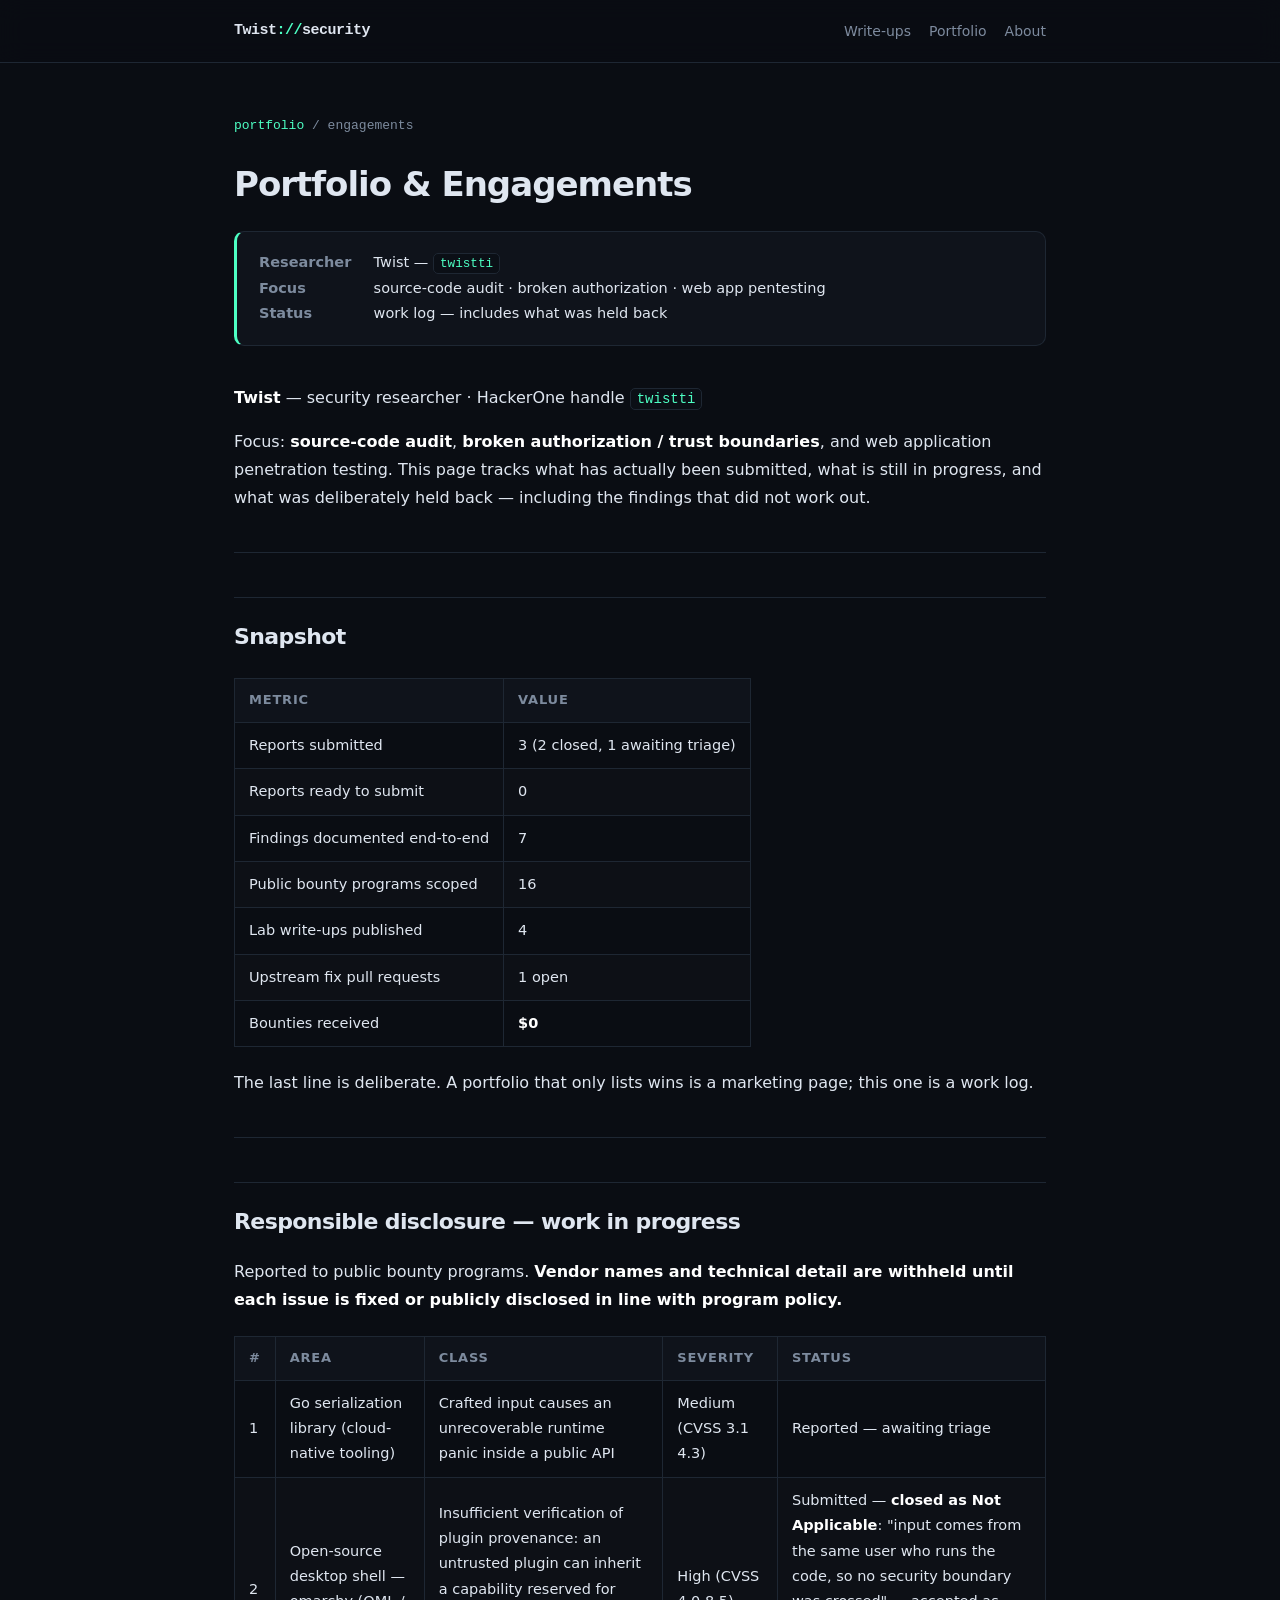
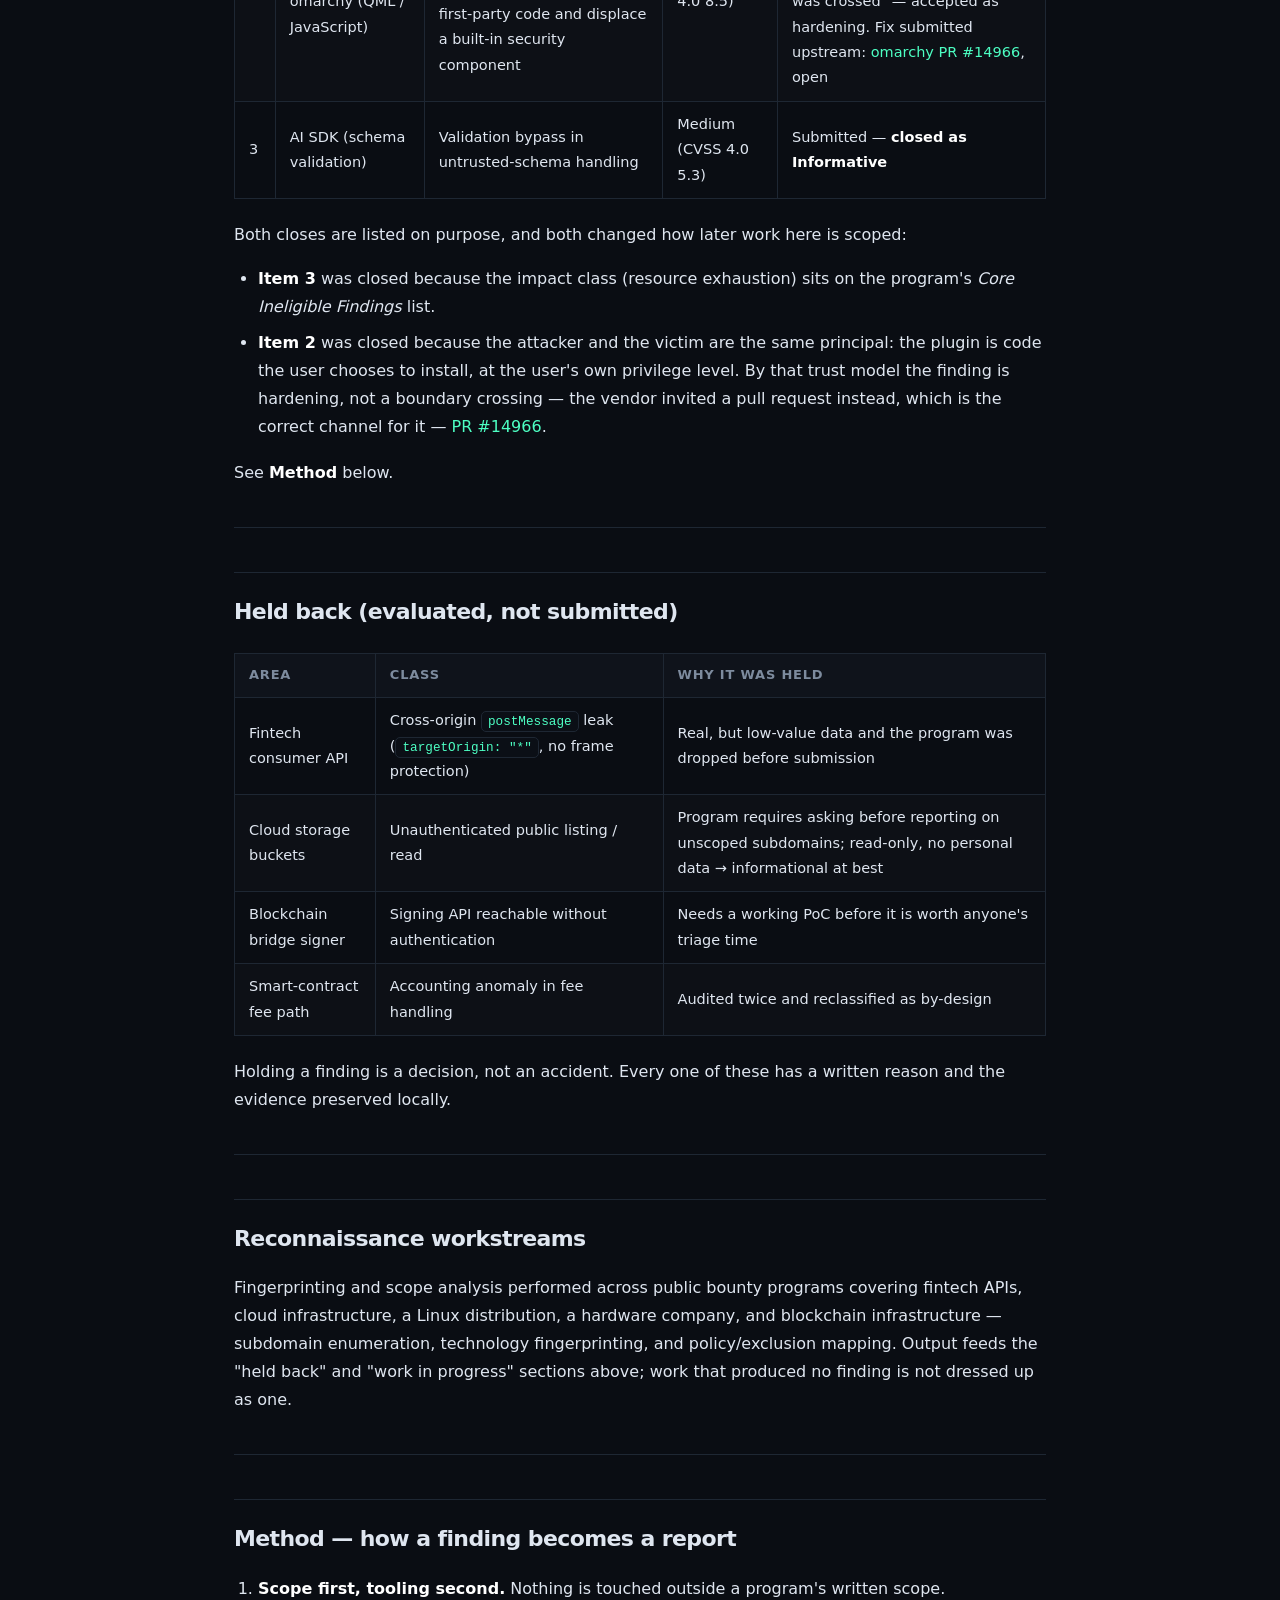
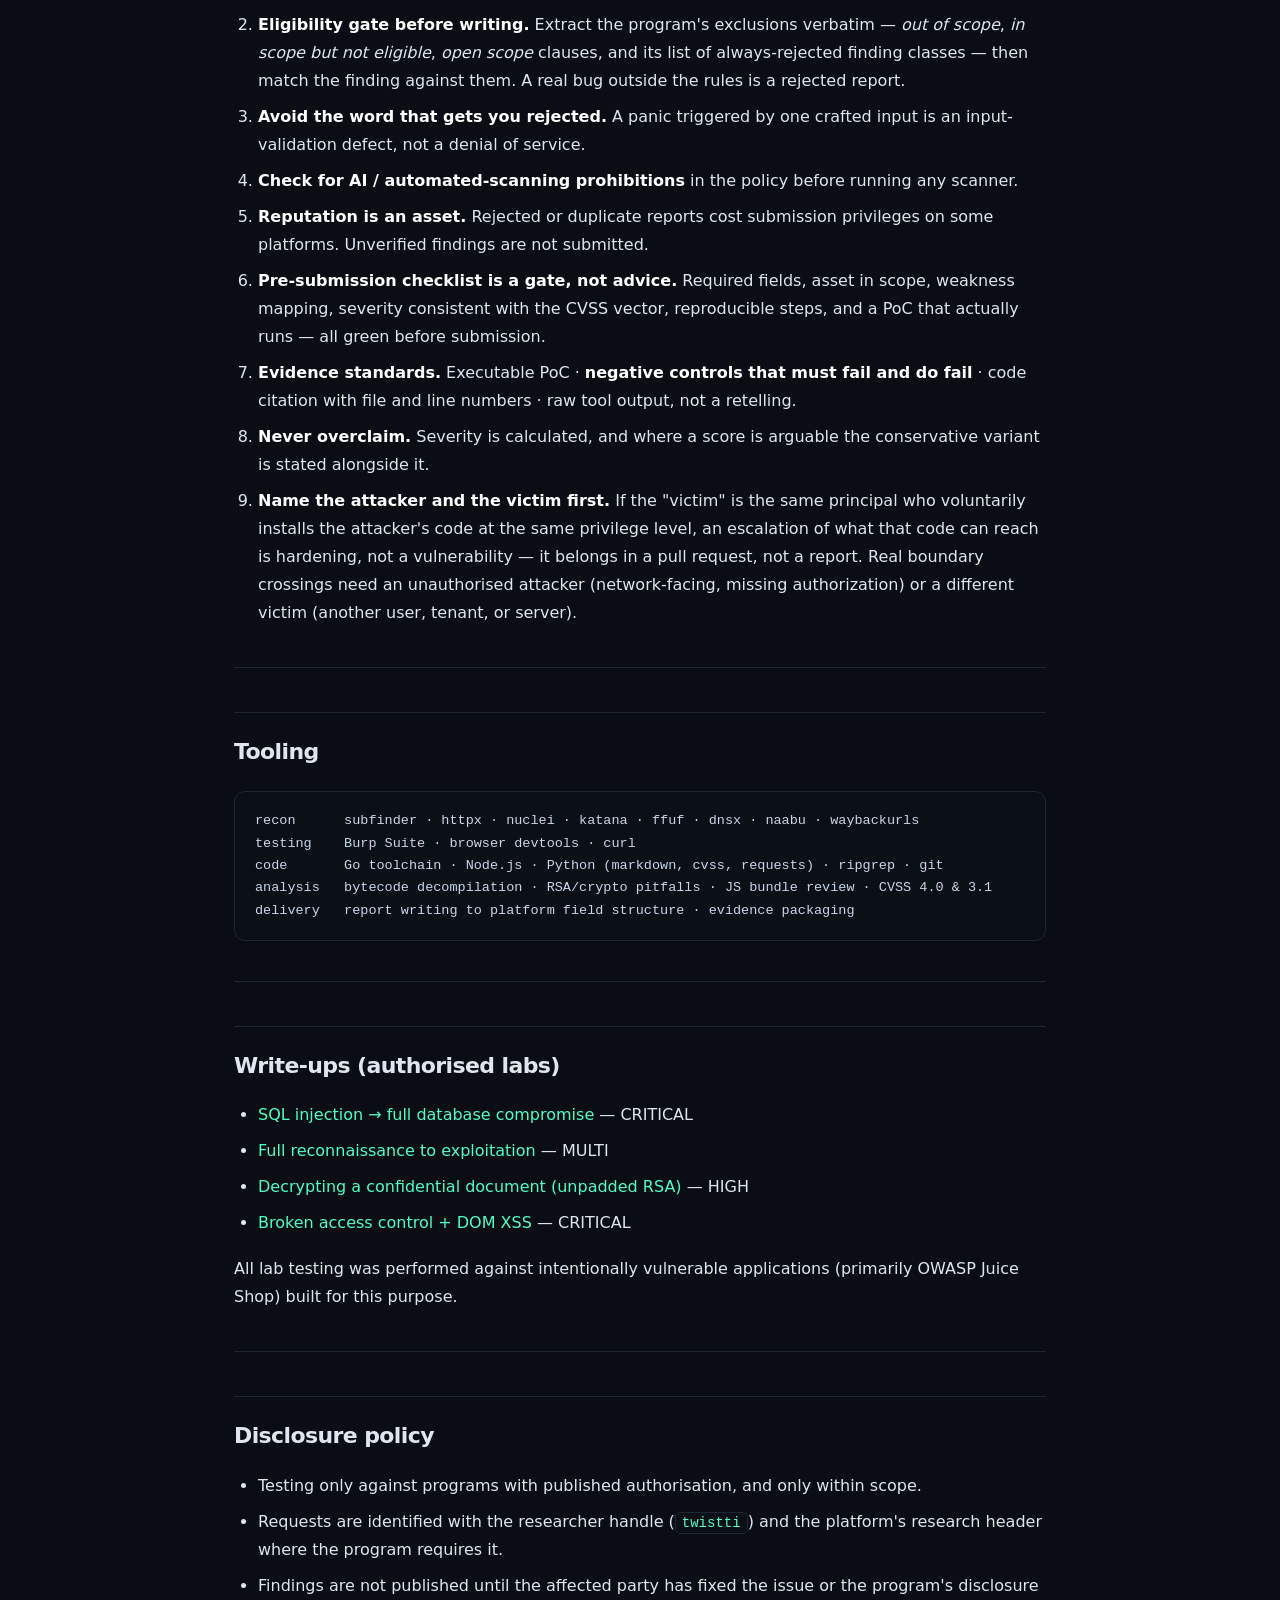
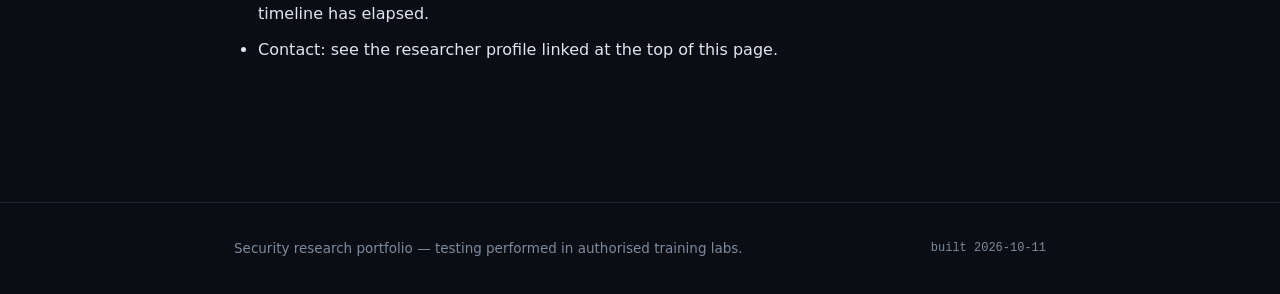
==== commit 8671035d: "sync: portfolio page + upstream PR entry (omarchy #14966)" ====
--- a/site/portfolio.html
+++ b/site/portfolio.html
@@ -61,6 +61,10 @@
 <td>4</td>
 </tr>
 <tr>
+<td>Upstream fix pull requests</td>
+<td>1 open</td>
+</tr>
+<tr>
 <td>Bounties received</td>
 <td><strong>$0</strong></td>
 </tr>
@@ -92,10 +96,10 @@
 </tr>
 <tr>
 <td>2</td>
-<td>Open-source desktop shell (QML / JavaScript)</td>
+<td>Open-source desktop shell — omarchy (QML / JavaScript)</td>
 <td>Insufficient verification of plugin provenance: an untrusted plugin can inherit a capability reserved for first-party code and displace a built-in security component</td>
 <td>High (CVSS 4.0 8.5)</td>
-<td>Submitted — <strong>closed as Not Applicable</strong>: "input comes from the same user who runs the code, so no security boundary was crossed" — accepted as hardening; a fix PR was invited</td>
+<td>Submitted — <strong>closed as Not Applicable</strong>: "input comes from the same user who runs the code, so no security boundary was crossed" — accepted as hardening. Fix submitted upstream: <a href="https://github.com/omacom/omarchy/pull/14966">omarchy PR #14966</a>, open</td>
 </tr>
 <tr>
 <td>3</td>
@@ -113,7 +117,7 @@
 <li><strong>Item 2</strong> was closed because the attacker and the victim are the same principal:
   the plugin is code the user chooses to install, at the user's own privilege level.
   By that trust model the finding is hardening, not a boundary crossing — the vendor
-  invited a pull request instead, which is the correct channel for it.</li>
+  invited a pull request instead, which is the correct channel for it — <a href="https://github.com/omacom/omarchy/pull/14966">PR #14966</a>.</li>
 </ul>
 <p>See <strong>Method</strong> below.</p>
 <hr />
